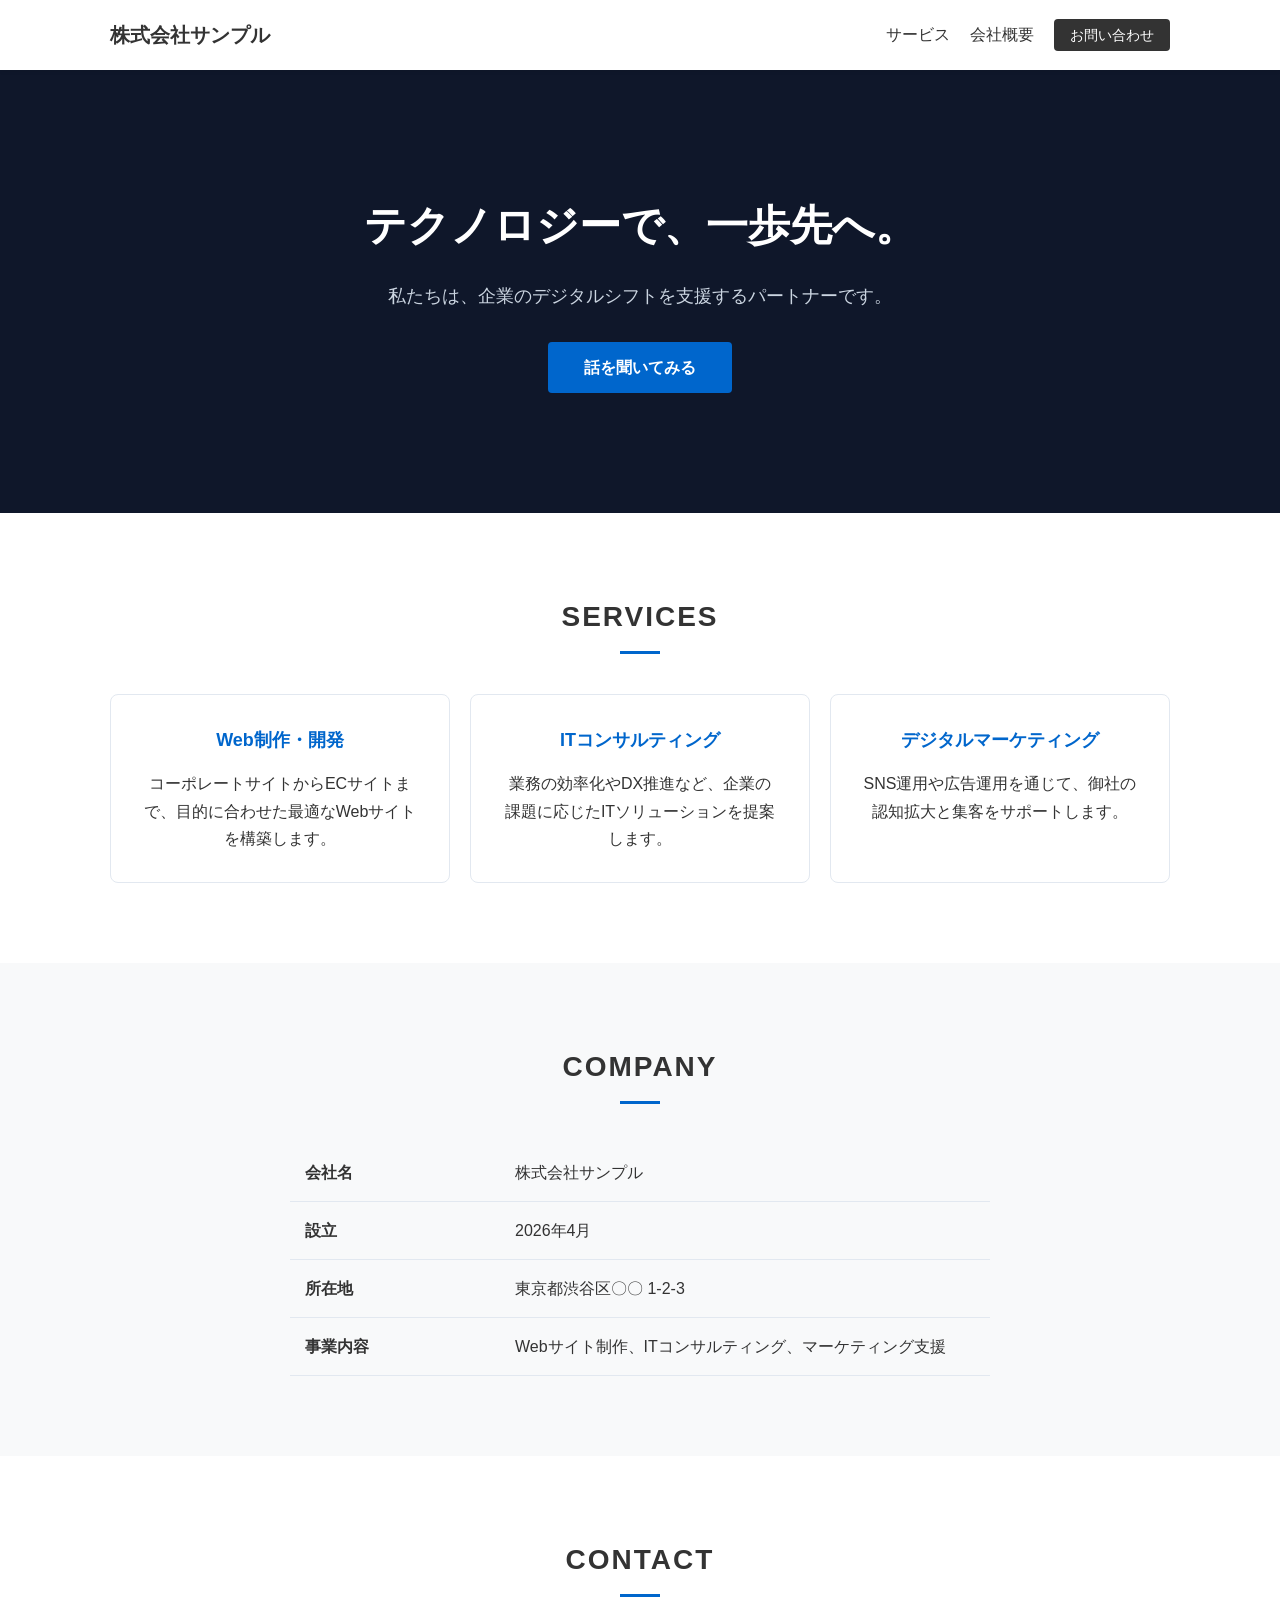
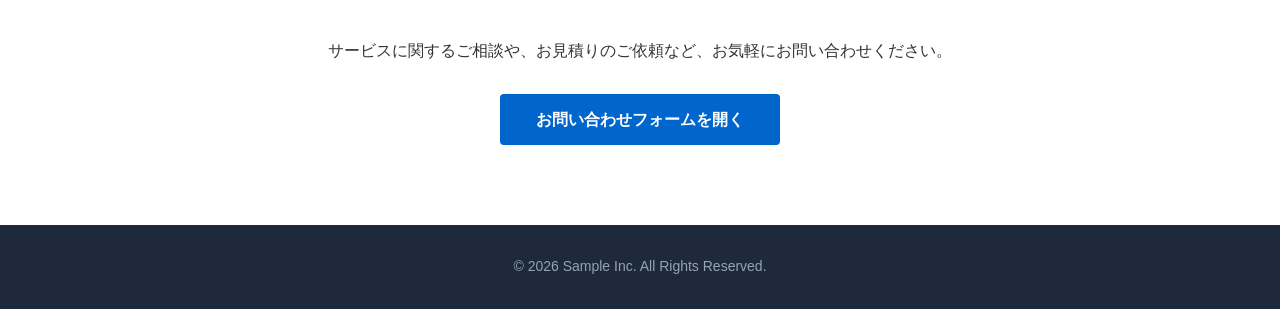
==== index.html @ 7f7b852a "Add files via upload" ====
<!DOCTYPE html>
<html lang="ja">
<head>
    <meta charset="UTF-8">
    <meta name="viewport" content="width=device-width, initial-scale=1.0">
    <title>株式会社サンプル | テスト公開ページ</title>
    <link rel="stylesheet" href="style.css">
</head>
<body>

    <header>
        <div class="container header-container">
            <h1 class="logo">株式会社サンプル</h1>
            <nav>
                <ul>
                    <li><a href="#services">サービス</a></li>
                    <li><a href="#about">会社概要</a></li>
                    <li><a href="#contact" class="btn-nav">お問い合わせ</a></li>
                </ul>
            </nav>
        </div>
    </header>

    <section class="hero">
        <div class="container hero-content">
            <h2>テクノロジーで、一歩先へ。</h2>
            <p>私たちは、企業のデジタルシフトを支援するパートナーです。</p>
            <a href="#contact" class="btn-main">話を聞いてみる</a>
        </div>
    </section>

    <section id="services" class="section">
        <div class="container">
            <h3 class="section-title">SERVICES</h3>
            <div class="services-grid">
                <div class="service-card">
                    <h4>Web制作・開発</h4>
                    <p>コーポレートサイトからECサイトまで、目的に合わせた最適なWebサイトを構築します。</p>
                </div>
                <div class="service-card">
                    <h4>ITコンサルティング</h4>
                    <p>業務の効率化やDX推進など、企業の課題に応じたITソリューションを提案します。</p>
                </div>
                <div class="service-card">
                    <h4>デジタルマーケティング</h4>
                    <p>SNS運用や広告運用を通じて、御社の認知拡大と集客をサポートします。</p>
                </div>
            </div>
        </div>
    </section>

    <section id="about" class="section section-bg">
        <div class="container">
            <h3 class="section-title">COMPANY</h3>
            <table class="company-table">
                <tr>
                    <th>会社名</th>
                    <td>株式会社サンプル</td>
                </tr>
                <tr>
                    <th>設立</th>
                    <td>2026年4月</td>
                </tr>
                <tr>
                    <th>所在地</th>
                    <td>東京都渋谷区〇〇 1-2-3</td>
                </tr>
                <tr>
                    <th>事業内容</th>
                    <td>Webサイト制作、ITコンサルティング、マーケティング支援</td>
                </tr>
            </table>
        </div>
    </section>

    <section id="contact" class="section">
        <div class="container contact-container">
            <h3 class="section-title">CONTACT</h3>
            <p>サービスに関するご相談や、お見積りのご依頼など、お気軽にお問い合わせください。</p>
            <a href="https://docs.google.com/forms/" target="_blank" class="btn-main">お問い合わせフォームを開く</a>
        </div>
    </section>

    <footer>
        <div class="container">
            <p>&copy; 2026 Sample Inc. All Rights Reserved.</p>
        </div>
    </footer>

</body>
</html>
---- style.css ----
/* 基本設定 */
* {
    margin: 0;
    padding: 0;
    box-sizing: border-box;
}

body {
    font-family: "Helvetica Neue", Arial, "Hiragino Kaku Gothic ProN", "Hiragino Sans", Meiryo, sans-serif;
    color: #333;
    line-height: 1.7;
    background-color: #fff;
}

a {
    text-decoration: none;
    color: inherit;
}

ul {
    list-style: none;
}

.container {
    width: 100%;
    max-width: 1100px;
    margin: 0 auto;
    padding: 0 20px;
}

.section {
    padding: 80px 0;
}

.section-bg {
    background-color: #f8f9fa;
}

.section-title {
    text-align: center;
    font-size: 28px;
    letter-spacing: 2px;
    margin-bottom: 40px;
    position: relative;
}

.section-title::after {
    content: '';
    display: block;
    width: 40px;
    height: 3px;
    background-color: #0066cc;
    margin: 10px auto 0;
}

/* ボタン共通 */
.btn-main {
    display: inline-block;
    background-color: #0066cc;
    color: #fff;
    padding: 12px 36px;
    border-radius: 4px;
    font-weight: bold;
    transition: background-color 0.3s;
}

.btn-main:hover {
    background-color: #004499;
}

/* ヘッダー */
header {
    background-color: #fff;
    box-shadow: 0 2px 4px rgba(0,0,0,0.05);
    position: sticky;
    top: 0;
    z-index: 100;
}

.header-container {
    display: flex;
    justify-content: space-between;
    align-items: center;
    height: 70px;
}

.logo {
    font-size: 20px;
    font-weight: bold;
}

nav ul {
    display: flex;
    align-items: center;
}

nav ul li {
    margin-left: 20px;
}

nav ul li a:not(.btn-nav):hover {
    color: #0066cc;
}

.btn-nav {
    background-color: #333;
    color: #fff;
    padding: 8px 16px;
    border-radius: 4px;
    font-size: 14px;
}

/* メインビジュアル */
.hero {
    background-color: #0f172a;
    color: #fff;
    padding: 120px 0;
    text-align: center;
}

.hero-content h2 {
    font-size: 42px;
    margin-bottom: 20px;
}

.hero-content p {
    font-size: 18px;
    color: #cbd5e1;
    margin-bottom: 30px;
}

/* サービス紹介 */
.services-grid {
    display: flex;
    gap: 20px;
}

.service-card {
    flex: 1;
    background-color: #fff;
    border: 1px solid #e2e8f0;
    padding: 30px;
    border-radius: 8px;
    text-align: center;
}

.service-card h4 {
    font-size: 18px;
    margin-bottom: 15px;
    color: #0066cc;
}

/* 会社概要 */
.company-table {
    width: 100%;
    max-width: 700px;
    margin: 0 auto;
    border-collapse: collapse;
}

.company-table th, .company-table td {
    padding: 15px;
    border-bottom: 1px solid #e2e8f0;
    text-align: left;
}

.company-table th {
    width: 30%;
    font-weight: bold;
}

/* お問い合わせ */
.contact-container {
    text-align: center;
}

.contact-container p {
    margin-bottom: 30px;
}

/* フッター */
footer {
    background-color: #1e293b;
    color: #94a3b8;
    text-align: center;
    padding: 30px 0;
    font-size: 14px;
}

/* スマホ対応（レスポンシブ） */
@media (max-width: 768px) {
    .header-container {
        flex-direction: column;
        height: auto;
        padding: 15px;
    }
    nav {
        margin-top: 10px;
    }
    .hero-content h2 {
        font-size: 30px;
    }
    .services-grid {
        flex-direction: column;
    }
    .company-table th, .company-table td {
        display: block;
        width: 100%;
    }
    .company-table th {
        border-bottom: none;
        padding-bottom: 5px;
        color: #0066cc;
    }
}
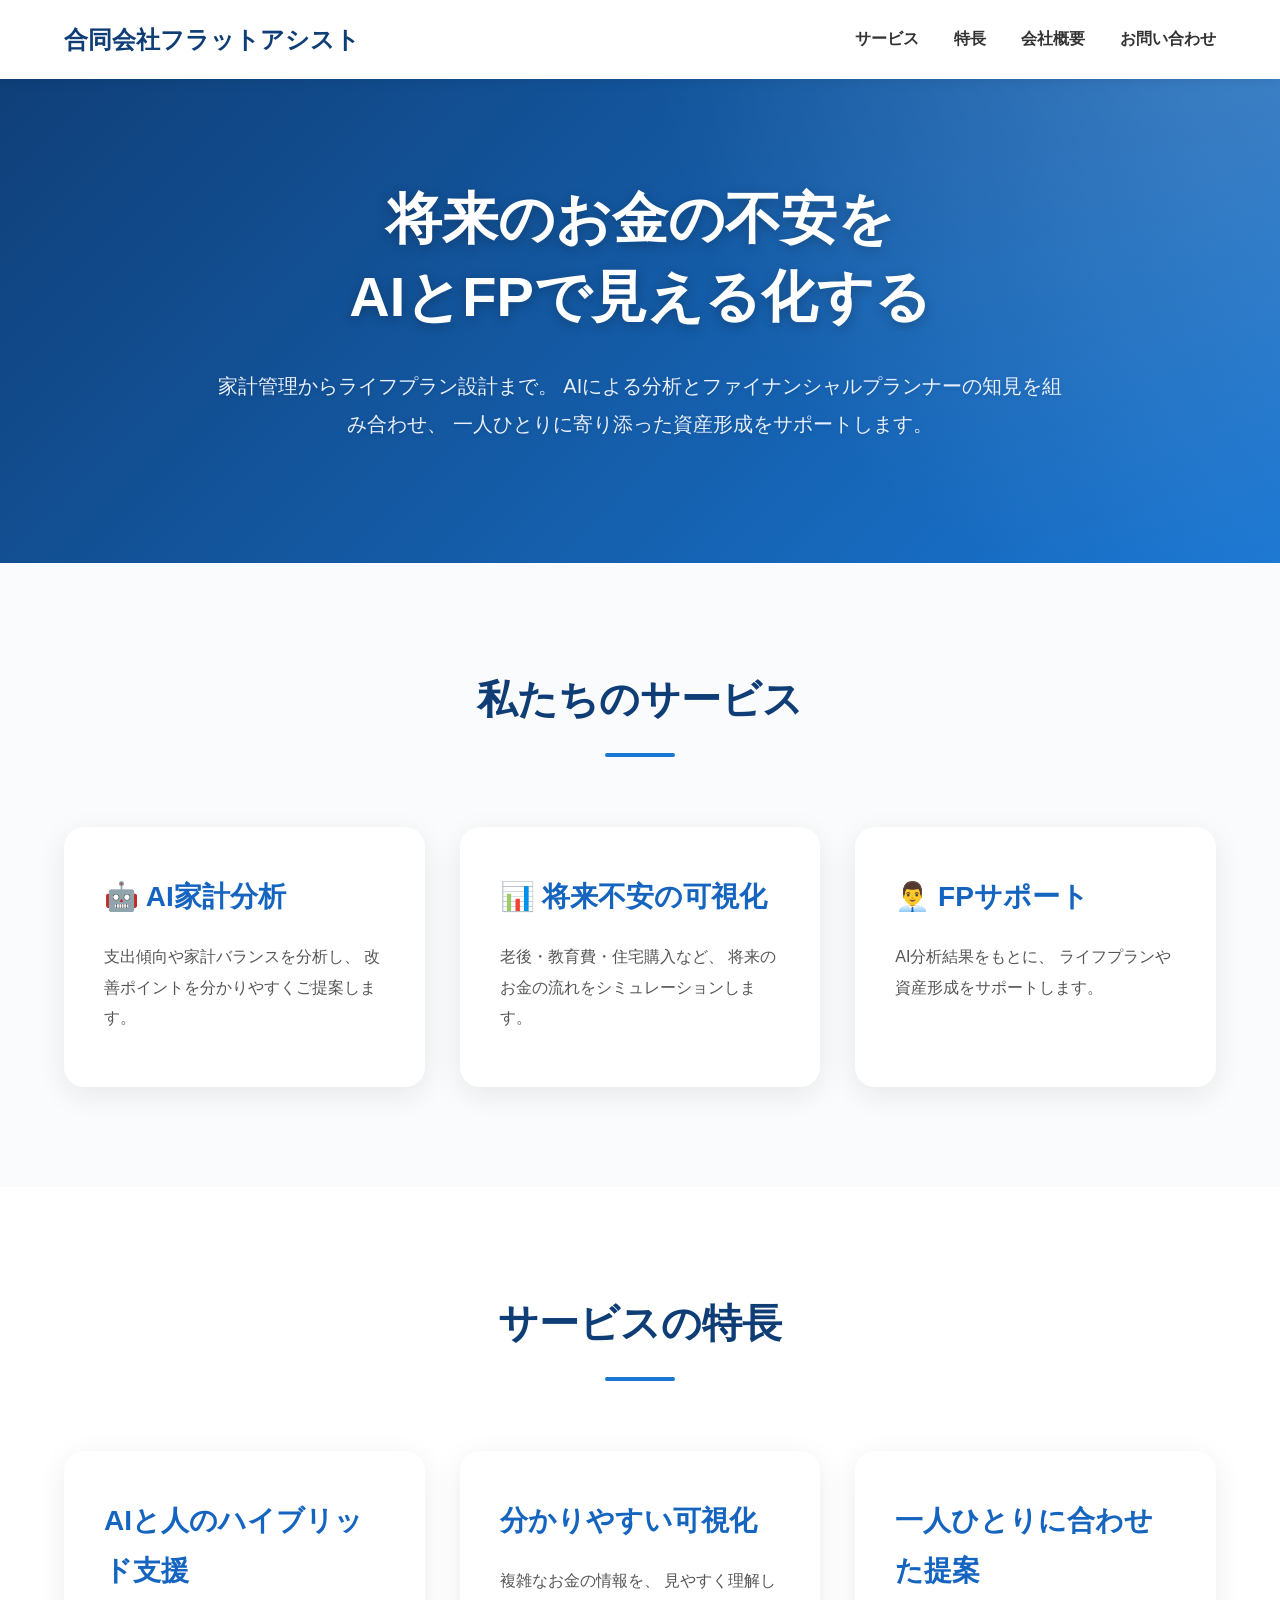
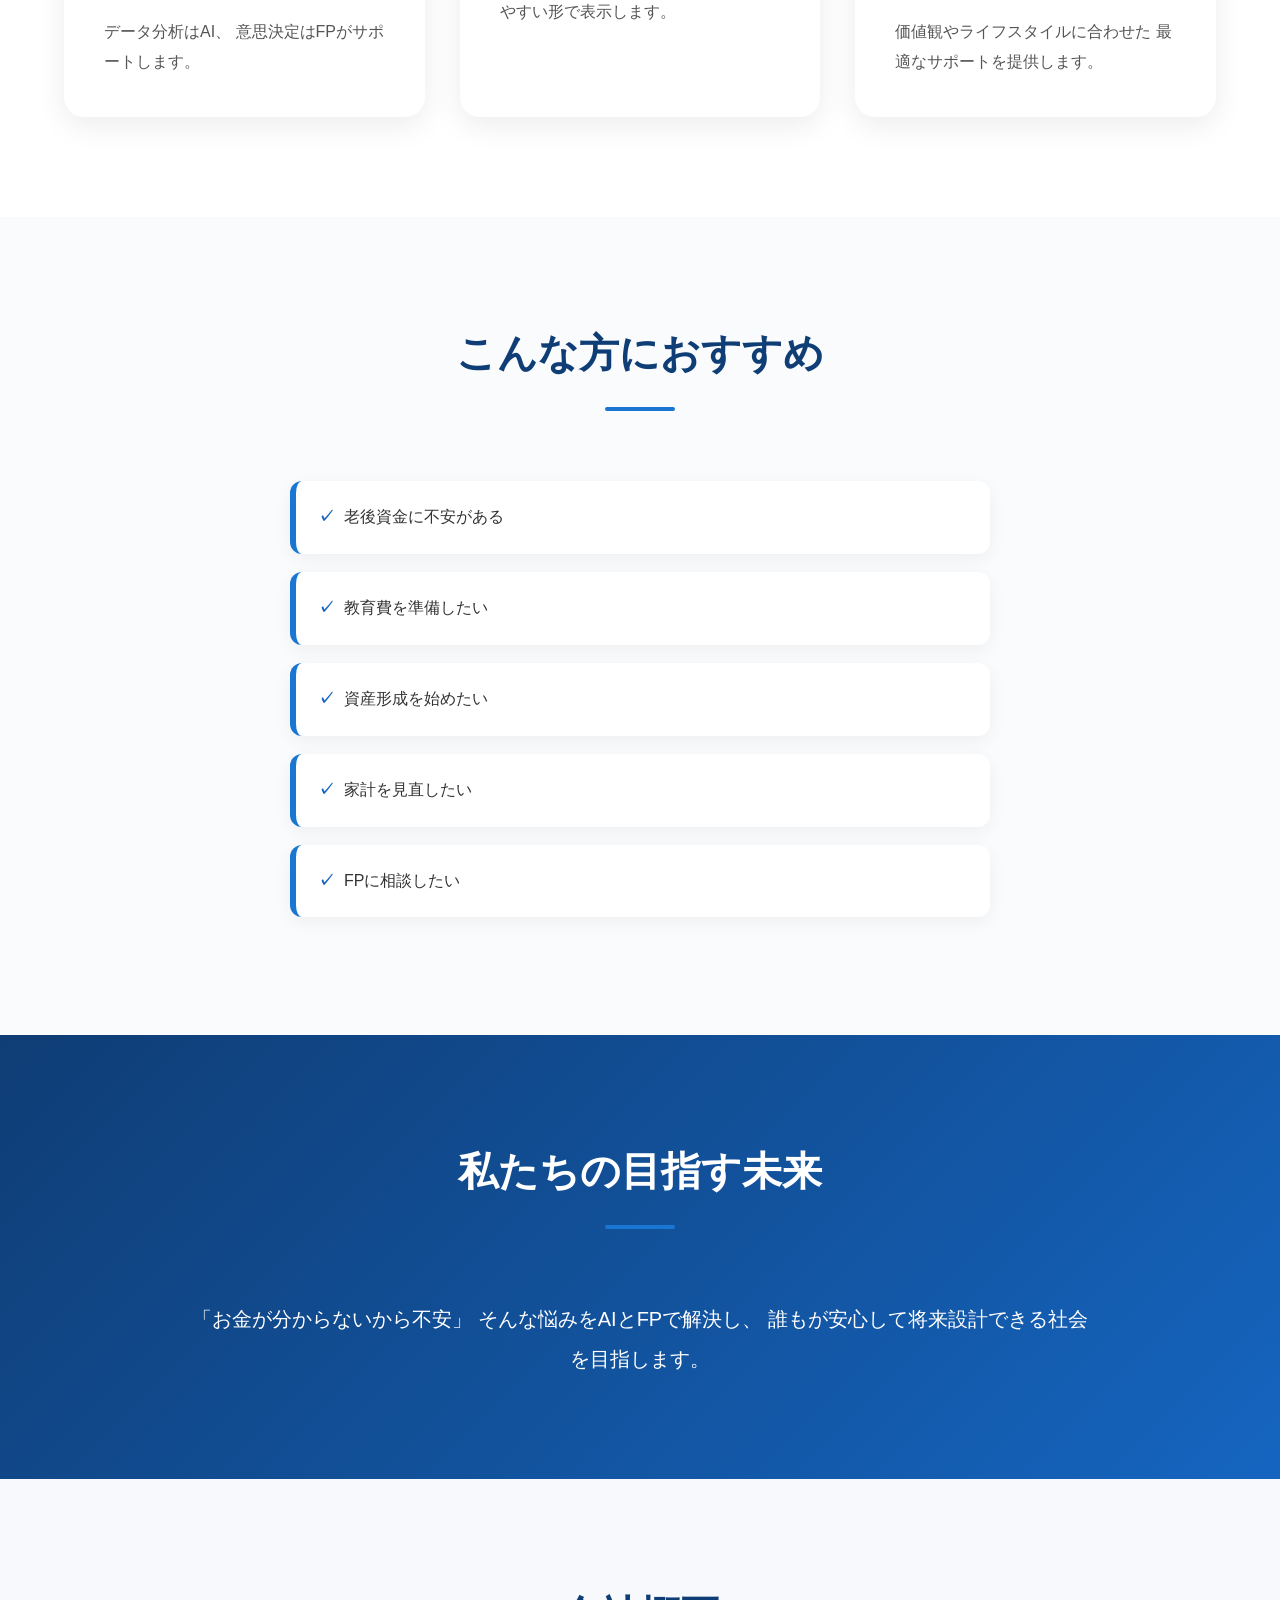
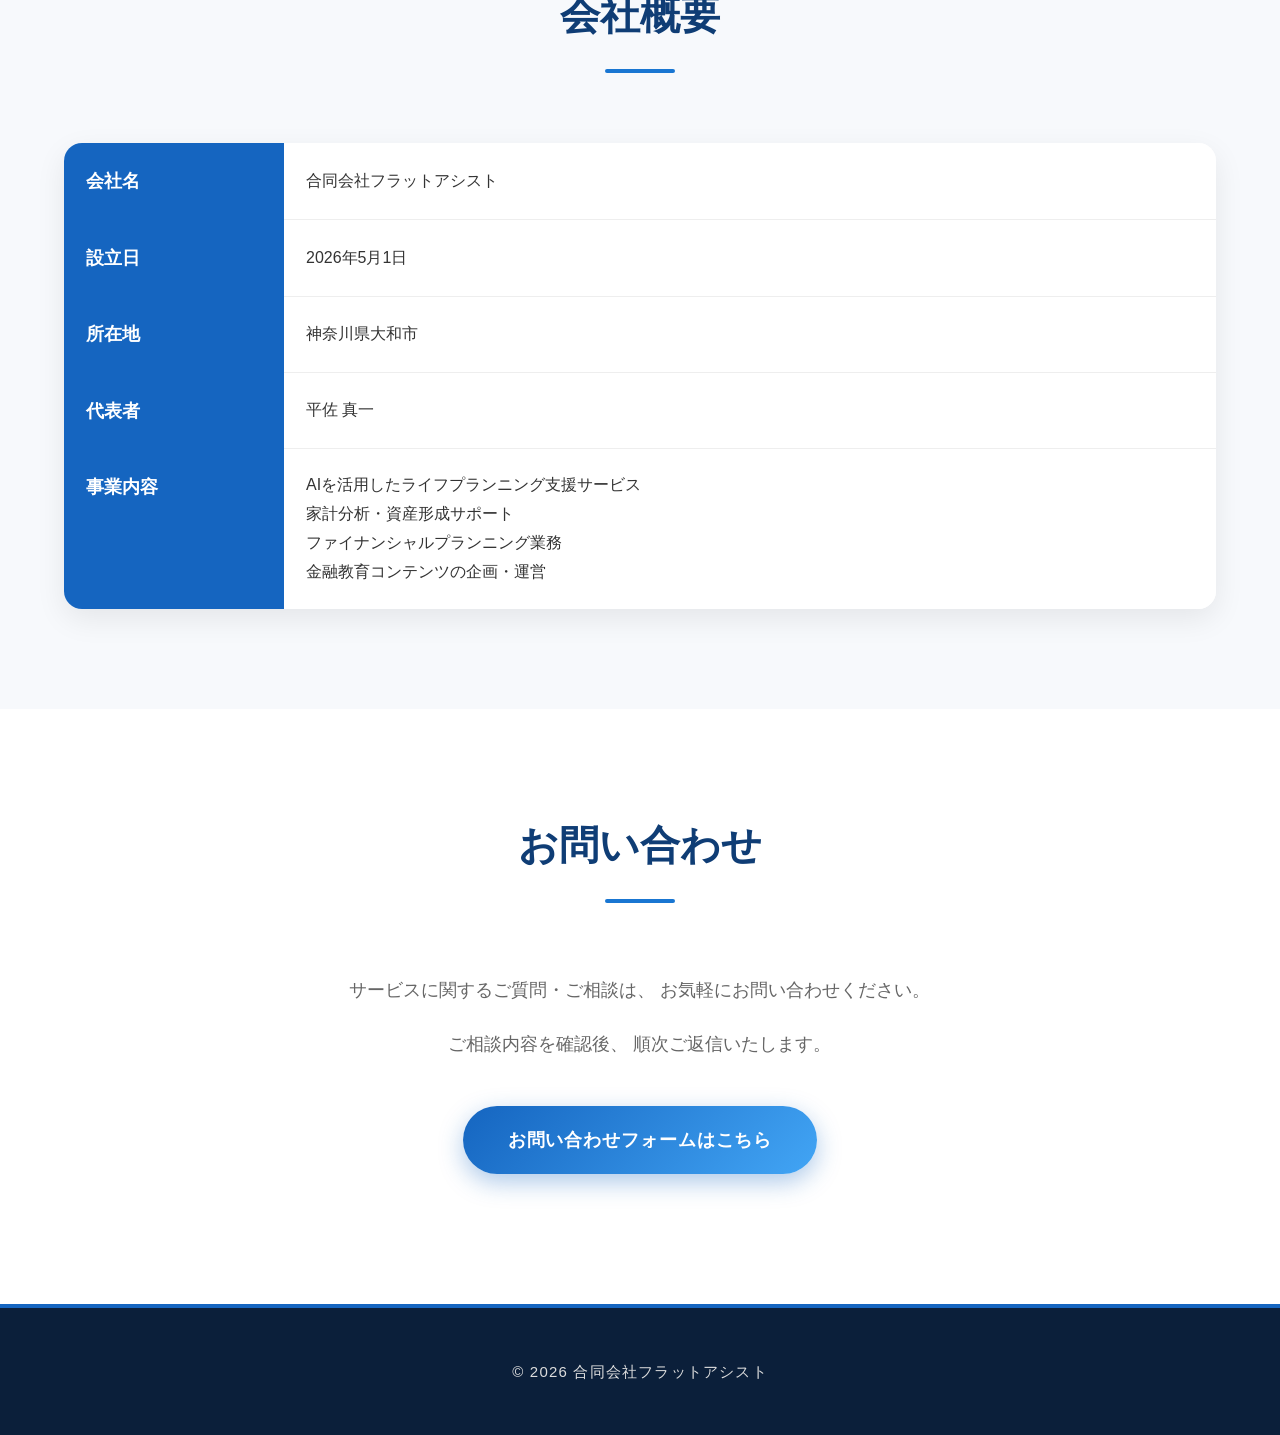
==== commit 425af835: "Add files via upload" ====
--- a/index.html
+++ b/index.html
@@ -1,91 +1,375 @@
 <!DOCTYPE html>
 <html lang="ja">
 <head>
-    <meta charset="UTF-8">
-    <meta name="viewport" content="width=device-width, initial-scale=1.0">
-    <title>株式会社サンプル | テスト公開ページ</title>
-    <link rel="stylesheet" href="style.css">
+
+<meta charset="UTF-8">
+<meta name="viewport" content="width=device-width, initial-scale=1.0">
+
+<title>合同会社フラットアシスト</title>
+
+<meta name="description" content="AIとファイナンシャルプランナーが将来のお金の不安を見える化します。">
+
+<meta name="robots" content="noindex,nofollow,noarchive">
+<meta name="googlebot" content="noindex,nofollow,noarchive">
+
+<link rel="stylesheet" href="style.css">
+
 </head>
+
 <body>
 
-    <header>
-        <div class="container header-container">
-            <h1 class="logo">株式会社サンプル</h1>
-            <nav>
-                <ul>
-                    <li><a href="#services">サービス</a></li>
-                    <li><a href="#about">会社概要</a></li>
-                    <li><a href="#contact" class="btn-nav">お問い合わせ</a></li>
-                </ul>
-            </nav>
-        </div>
-    </header>
-
-    <section class="hero">
-        <div class="container hero-content">
-            <h2>テクノロジーで、一歩先へ。</h2>
-            <p>私たちは、企業のデジタルシフトを支援するパートナーです。</p>
-            <a href="#contact" class="btn-main">話を聞いてみる</a>
-        </div>
-    </section>
-
-    <section id="services" class="section">
-        <div class="container">
-            <h3 class="section-title">SERVICES</h3>
-            <div class="services-grid">
-                <div class="service-card">
-                    <h4>Web制作・開発</h4>
-                    <p>コーポレートサイトからECサイトまで、目的に合わせた最適なWebサイトを構築します。</p>
-                </div>
-                <div class="service-card">
-                    <h4>ITコンサルティング</h4>
-                    <p>業務の効率化やDX推進など、企業の課題に応じたITソリューションを提案します。</p>
-                </div>
-                <div class="service-card">
-                    <h4>デジタルマーケティング</h4>
-                    <p>SNS運用や広告運用を通じて、御社の認知拡大と集客をサポートします。</p>
-                </div>
-            </div>
-        </div>
-    </section>
-
-    <section id="about" class="section section-bg">
-        <div class="container">
-            <h3 class="section-title">COMPANY</h3>
-            <table class="company-table">
-                <tr>
-                    <th>会社名</th>
-                    <td>株式会社サンプル</td>
-                </tr>
-                <tr>
-                    <th>設立</th>
-                    <td>2026年4月</td>
-                </tr>
-                <tr>
-                    <th>所在地</th>
-                    <td>東京都渋谷区〇〇 1-2-3</td>
-                </tr>
-                <tr>
-                    <th>事業内容</th>
-                    <td>Webサイト制作、ITコンサルティング、マーケティング支援</td>
-                </tr>
-            </table>
-        </div>
-    </section>
-
-    <section id="contact" class="section">
-        <div class="container contact-container">
-            <h3 class="section-title">CONTACT</h3>
-            <p>サービスに関するご相談や、お見積りのご依頼など、お気軽にお問い合わせください。</p>
-            <a href="https://docs.google.com/forms/" target="_blank" class="btn-main">お問い合わせフォームを開く</a>
-        </div>
-    </section>
-
-    <footer>
-        <div class="container">
-            <p>&copy; 2026 Sample Inc. All Rights Reserved.</p>
-        </div>
-    </footer>
+<header>
+
+<div class="container">
+
+<div class="logo">
+合同会社フラットアシスト
+</div>
+
+<nav>
+
+<a href="#service">サービス</a>
+
+<a href="#feature">特長</a>
+
+<a href="#company">会社概要</a>
+
+<a href="#contact">お問い合わせ</a>
+
+</nav>
+
+</div>
+
+</header>
+
+<section class="hero">
+
+<div class="container">
+
+<h1>
+
+将来のお金の不安を<br>
+
+AIとFPで見える化する
+
+</h1>
+
+<p>
+
+家計管理からライフプラン設計まで。
+
+AIによる分析とファイナンシャルプランナーの知見を組み合わせ、
+
+一人ひとりに寄り添った資産形成をサポートします。
+
+</p>
+
+</div>
+
+</section>
+
+<section id="service">
+
+<div class="container">
+
+<h2>
+
+私たちのサービス
+
+</h2>
+
+<div class="cards">
+
+<div class="card">
+
+<h3>🤖 AI家計分析</h3>
+
+<p>
+
+支出傾向や家計バランスを分析し、
+
+改善ポイントを分かりやすくご提案します。
+
+</p>
+
+</div>
+
+<div class="card">
+
+<h3>📊 将来不安の可視化</h3>
+
+<p>
+
+老後・教育費・住宅購入など、
+
+将来のお金の流れをシミュレーションします。
+
+</p>
+
+</div>
+
+<div class="card">
+
+<h3>👨‍💼 FPサポート</h3>
+
+<p>
+
+AI分析結果をもとに、
+
+ライフプランや資産形成をサポートします。
+
+</p>
+
+</div>
+
+</div>
+
+</div>
+
+</section>
+
+<section id="feature">
+
+<div class="container">
+
+<h2>
+
+サービスの特長
+
+</h2>
+
+<div class="cards">
+
+<div class="card">
+
+<h3>
+
+AIと人のハイブリッド支援
+
+</h3>
+
+<p>
+
+データ分析はAI、
+
+意思決定はFPがサポートします。
+
+</p>
+
+</div>
+
+<div class="card">
+
+<h3>
+
+分かりやすい可視化
+
+</h3>
+
+<p>
+
+複雑なお金の情報を、
+
+見やすく理解しやすい形で表示します。
+
+</p>
+
+</div>
+
+<div class="card">
+
+<h3>
+
+一人ひとりに合わせた提案
+
+</h3>
+
+<p>
+
+価値観やライフスタイルに合わせた
+
+最適なサポートを提供します。
+
+</p>
+
+</div>
+
+</div>
+
+</div>
+
+</section>
+
+<section>
+
+<div class="container">
+
+<h2>
+
+こんな方におすすめ
+
+</h2>
+
+<ul class="recommend">
+
+<li>老後資金に不安がある</li>
+
+<li>教育費を準備したい</li>
+
+<li>資産形成を始めたい</li>
+
+<li>家計を見直したい</li>
+
+<li>FPに相談したい</li>
+
+</ul>
+
+</div>
+
+</section>
+
+<section class="vision">
+
+<div class="container">
+
+<h2>
+
+私たちの目指す未来
+
+</h2>
+
+<p>
+
+「お金が分からないから不安」
+
+そんな悩みをAIとFPで解決し、
+
+誰もが安心して将来設計できる社会を目指します。
+
+</p>
+
+</div>
+
+</section>
+
+<section id="company">
+
+<div class="container">
+
+<h2>
+
+会社概要
+
+</h2>
+
+<table>
+
+<tr>
+
+<th>会社名</th>
+
+<td>合同会社フラットアシスト</td>
+
+</tr>
+
+<tr>
+
+<th>設立日</th>
+
+<td>2026年5月1日</td>
+
+</tr>
+
+<tr>
+
+<th>所在地</th>
+
+<td>神奈川県大和市</td>
+
+</tr>
+
+<tr>
+
+<th>代表者</th>
+
+<td>平佐 真一</td>
+
+</tr>
+
+<tr>
+
+<th>事業内容</th>
+
+<td>
+
+AIを活用したライフプランニング支援サービス<br>
+
+家計分析・資産形成サポート<br>
+
+ファイナンシャルプランニング業務<br>
+
+金融教育コンテンツの企画・運営
+
+</td>
+
+</tr>
+
+</table>
+
+</div>
+
+</section>
+
+<section id="contact">
+
+<div class="container">
+
+<h2>
+
+お問い合わせ
+
+</h2>
+
+<p>
+
+サービスに関するご質問・ご相談は、
+
+お気軽にお問い合わせください。
+
+</p>
+
+<p>
+
+ご相談内容を確認後、
+
+順次ご返信いたします。
+
+</p>
+
+<a class="button"
+
+href="https://docs.google.com/forms/d/e/1FAIpQLSeuzNLISssVLIn3XFqS3ti3Nsq6YUWpDZ2SLGhvXzAfGFrGUg/viewform?usp=publish-editor"
+
+target="_blank">
+
+お問い合わせフォームはこちら
+
+</a>
+
+</div>
+
+</section>
+
+<footer>
+
+<div class="container">
+
+© 2026 合同会社フラットアシスト
+
+</div>
+
+</footer>
 
 </body>
+
 </html>
--- a/style.css
+++ b/style.css
@@ -1,215 +1,1030 @@
-/* 基本設定 */
-* {
-    margin: 0;
-    padding: 0;
-    box-sizing: border-box;
-}
-
-body {
-    font-family: "Helvetica Neue", Arial, "Hiragino Kaku Gothic ProN", "Hiragino Sans", Meiryo, sans-serif;
-    color: #333;
-    line-height: 1.7;
-    background-color: #fff;
-}
-
-a {
-    text-decoration: none;
-    color: inherit;
-}
-
-ul {
-    list-style: none;
-}
-
-.container {
-    width: 100%;
-    max-width: 1100px;
-    margin: 0 auto;
-    padding: 0 20px;
-}
-
-.section {
-    padding: 80px 0;
-}
-
-.section-bg {
-    background-color: #f8f9fa;
-}
-
-.section-title {
-    text-align: center;
-    font-size: 28px;
-    letter-spacing: 2px;
-    margin-bottom: 40px;
-    position: relative;
-}
-
-.section-title::after {
-    content: '';
-    display: block;
-    width: 40px;
-    height: 3px;
-    background-color: #0066cc;
-    margin: 10px auto 0;
-}
-
-/* ボタン共通 */
-.btn-main {
-    display: inline-block;
-    background-color: #0066cc;
-    color: #fff;
-    padding: 12px 36px;
-    border-radius: 4px;
-    font-weight: bold;
-    transition: background-color 0.3s;
-}
-
-.btn-main:hover {
-    background-color: #004499;
-}
-
-/* ヘッダー */
-header {
-    background-color: #fff;
-    box-shadow: 0 2px 4px rgba(0,0,0,0.05);
-    position: sticky;
-    top: 0;
-    z-index: 100;
-}
-
-.header-container {
-    display: flex;
-    justify-content: space-between;
-    align-items: center;
-    height: 70px;
-}
-
-.logo {
-    font-size: 20px;
-    font-weight: bold;
-}
-
-nav ul {
-    display: flex;
-    align-items: center;
-}
-
-nav ul li {
-    margin-left: 20px;
-}
-
-nav ul li a:not(.btn-nav):hover {
-    color: #0066cc;
-}
-
-.btn-nav {
-    background-color: #333;
-    color: #fff;
-    padding: 8px 16px;
-    border-radius: 4px;
-    font-size: 14px;
-}
-
-/* メインビジュアル */
-.hero {
-    background-color: #0f172a;
-    color: #fff;
-    padding: 120px 0;
-    text-align: center;
-}
-
-.hero-content h2 {
-    font-size: 42px;
-    margin-bottom: 20px;
-}
-
-.hero-content p {
-    font-size: 18px;
-    color: #cbd5e1;
-    margin-bottom: 30px;
-}
-
-/* サービス紹介 */
-.services-grid {
-    display: flex;
-    gap: 20px;
-}
-
-.service-card {
-    flex: 1;
-    background-color: #fff;
-    border: 1px solid #e2e8f0;
-    padding: 30px;
-    border-radius: 8px;
-    text-align: center;
-}
-
-.service-card h4 {
-    font-size: 18px;
-    margin-bottom: 15px;
-    color: #0066cc;
-}
-
-/* 会社概要 */
-.company-table {
-    width: 100%;
-    max-width: 700px;
-    margin: 0 auto;
-    border-collapse: collapse;
-}
-
-.company-table th, .company-table td {
-    padding: 15px;
-    border-bottom: 1px solid #e2e8f0;
-    text-align: left;
-}
-
-.company-table th {
-    width: 30%;
-    font-weight: bold;
-}
-
-/* お問い合わせ */
-.contact-container {
-    text-align: center;
-}
-
-.contact-container p {
-    margin-bottom: 30px;
-}
-
-/* フッター */
-footer {
-    background-color: #1e293b;
-    color: #94a3b8;
-    text-align: center;
-    padding: 30px 0;
-    font-size: 14px;
-}
-
-/* スマホ対応（レスポンシブ） */
-@media (max-width: 768px) {
-    .header-container {
-        flex-direction: column;
-        height: auto;
-        padding: 15px;
-    }
-    nav {
-        margin-top: 10px;
-    }
-    .hero-content h2 {
-        font-size: 30px;
-    }
-    .services-grid {
-        flex-direction: column;
-    }
-    .company-table th, .company-table td {
-        display: block;
-        width: 100%;
-    }
-    .company-table th {
-        border-bottom: none;
-        padding-bottom: 5px;
-        color: #0066cc;
-    }
+/* ===================================
+   合同会社フラットアシスト
+   style.css
+=================================== */
+
+*{
+    margin:0;
+    padding:0;
+    box-sizing:border-box;
+}
+
+html{
+    scroll-behavior:smooth;
+}
+
+body{
+    font-family:
+        "Yu Gothic",
+        "Hiragino Kaku Gothic ProN",
+        "Meiryo",
+        sans-serif;
+    font-size:16px;
+    line-height:1.8;
+    color:#333;
+    background:#ffffff;
+}
+
+/* -----------------------------
+Container
+------------------------------*/
+
+.container{
+
+    width:90%;
+    max-width:1200px;
+
+    margin:auto;
+
+}
+
+/* -----------------------------
+Header
+------------------------------*/
+
+header{
+
+    position:fixed;
+
+    top:0;
+
+    width:100%;
+
+    background:#ffffff;
+
+    box-shadow:
+    0 2px 10px rgba(0,0,0,.08);
+
+    z-index:999;
+
+}
+
+header .container{
+
+    display:flex;
+
+    justify-content:space-between;
+
+    align-items:center;
+
+    padding:18px 0;
+
+}
+
+.logo{
+
+    font-size:24px;
+
+    font-weight:bold;
+
+    color:#0F3D75;
+
+}
+
+nav{
+
+    display:flex;
+
+    gap:35px;
+
+}
+
+nav a{
+
+    text-decoration:none;
+
+    color:#333;
+
+    font-weight:600;
+
+    transition:.3s;
+
+}
+
+nav a:hover{
+
+    color:#1565C0;
+
+}
+
+/* -----------------------------
+Hero
+------------------------------*/
+
+.hero{
+
+    background:
+
+    linear-gradient(
+    135deg,
+    #0F3D75,
+    #1976D2);
+
+    color:#fff;
+
+    padding:
+
+    180px 20px
+
+    120px;
+
+    text-align:center;
+
+}
+
+.hero h1{
+
+    font-size:56px;
+
+    font-weight:700;
+
+    margin-bottom:30px;
+
+    line-height:1.4;
+
+}
+
+.hero p{
+
+    max-width:850px;
+
+    margin:auto;
+
+    font-size:20px;
+
+    color:#e8f0ff;
+
+}
+
+/* -----------------------------
+Section
+------------------------------*/
+
+section{
+
+    padding:
+
+    100px
+
+    0;
+
+}
+
+section h2{
+
+    font-size:40px;
+
+    color:#0F3D75;
+
+    text-align:center;
+
+    margin-bottom:70px;
+
+}
+
+/* -----------------------------
+Card
+------------------------------*/
+
+.cards{
+
+    display:grid;
+
+    grid-template-columns:
+
+    repeat(
+    auto-fit,
+    minmax(300px,1fr));
+
+    gap:35px;
+
+}
+
+.card{
+
+    background:#fff;
+
+    border-radius:20px;
+
+    padding:40px;
+
+    box-shadow:
+
+    0 8px 30px rgba(0,0,0,.08);
+
+    transition:.35s;
+
+}
+
+.card:hover{
+
+    transform:
+
+    translateY(-10px);
+
+    box-shadow:
+
+    0 20px 40px rgba(0,0,0,.15);
+
+}
+
+.card h3{
+
+    color:#1565C0;
+
+    margin-bottom:20px;
+
+    font-size:28px;
+
+}
+
+.card p{
+
+    color:#555;
+
+}
+
+/* -----------------------------
+Recommend
+------------------------------*/
+
+.recommend{
+
+    max-width:700px;
+
+    margin:auto;
+
+    list-style:none;
+
+}
+
+.recommend li{
+
+    background:#fff;
+
+    padding:22px;
+
+    margin-bottom:18px;
+
+    border-left:
+
+    6px solid
+
+    #1976D2;
+
+    border-radius:12px;
+
+    box-shadow:
+
+    0 5px 18px rgba(0,0,0,.05);
+
+}
+
+/* -----------------------------
+Vision
+------------------------------*/
+
+.vision{
+
+    background:
+    linear-gradient(
+    135deg,
+    #0F3D75,
+    #1565C0);
+
+    color:#fff;
+
+}
+
+.vision h2{
+
+    color:#fff;
+
+}
+
+.vision p{
+
+    max-width:900px;
+
+    margin:auto;
+
+    text-align:center;
+
+    font-size:20px;
+
+    line-height:2;
+
+}
+
+/* -----------------------------
+Company
+------------------------------*/
+
+#company{
+
+    background:#f7f9fc;
+
+}
+
+table{
+
+    width:100%;
+
+    border-collapse:collapse;
+
+    background:#fff;
+
+    border-radius:16px;
+
+    overflow:hidden;
+
+    box-shadow:
+    0 10px 30px rgba(0,0,0,.08);
+
+}
+
+th{
+
+    width:220px;
+
+    background:#1565C0;
+
+    color:#fff;
+
+    text-align:left;
+
+    padding:22px;
+
+    font-size:18px;
+
+}
+
+td{
+
+    padding:22px;
+
+    border-bottom:
+    1px solid #eee;
+
+    line-height:1.8;
+
+}
+
+tr:last-child td{
+
+    border-bottom:none;
+
+}
+
+/* -----------------------------
+Contact
+------------------------------*/
+
+#contact{
+
+    background:#ffffff;
+
+    text-align:center;
+
+}
+
+#contact p{
+
+    margin-bottom:20px;
+
+    color:#666;
+
+    font-size:18px;
+
+}
+
+.button{
+
+    display:inline-block;
+
+    margin-top:25px;
+
+    padding:
+
+    18px 45px;
+
+    background:
+
+    linear-gradient(
+    135deg,
+    #1565C0,
+    #42A5F5);
+
+    color:#fff;
+
+    font-size:18px;
+
+    font-weight:bold;
+
+    text-decoration:none;
+
+    border-radius:50px;
+
+    transition:.3s;
+
+    box-shadow:
+
+    0 8px 25px rgba(21,101,192,.35);
+
+}
+
+.button:hover{
+
+    transform:
+
+    translateY(-5px);
+
+    box-shadow:
+
+    0 15px 35px rgba(21,101,192,.45);
+
+}
+
+/* -----------------------------
+Footer
+------------------------------*/
+
+footer{
+
+    background:#0B1F3A;
+
+    color:#ddd;
+
+    text-align:center;
+
+    padding:50px 20px;
+
+    font-size:15px;
+
+}
+
+footer a{
+
+    color:#fff;
+
+    text-decoration:none;
+
+}
+
+footer a:hover{
+
+    text-decoration:underline;
+
+}
+
+/* -----------------------------
+Utility
+------------------------------*/
+
+.text-center{
+
+    text-align:center;
+
+}
+
+.mt-30{
+
+    margin-top:30px;
+
+}
+
+.mb-30{
+
+    margin-bottom:30px;
+
+}
+
+.pt-50{
+
+    padding-top:50px;
+
+}
+
+.pb-50{
+
+    padding-bottom:50px;
+
+}
+
+/* -----------------------------
+Responsive
+------------------------------*/
+
+@media (max-width:992px){
+
+.hero h1{
+
+    font-size:42px;
+
+}
+
+.hero p{
+
+    font-size:18px;
+
+}
+
+section h2{
+
+    font-size:34px;
+
+}
+
+nav{
+
+    gap:20px;
+
+}
+
+}
+
+@media (max-width:768px){
+
+header .container{
+
+    flex-direction:column;
+
+    gap:15px;
+
+}
+
+nav{
+
+    flex-wrap:wrap;
+
+    justify-content:center;
+
+}
+
+.hero{
+
+    padding:150px 20px 90px;
+
+}
+
+.hero h1{
+
+    font-size:34px;
+
+}
+
+.hero p{
+
+    font-size:16px;
+
+}
+
+.cards{
+
+    grid-template-columns:1fr;
+
+}
+
+table,
+tbody,
+tr,
+th,
+td{
+
+    display:block;
+
+    width:100%;
+
+}
+
+th{
+
+    border-bottom:none;
+
+}
+
+td{
+
+    margin-bottom:20px;
+
+}
+
+.button{
+
+    width:100%;
+
+    max-width:340px;
+
+}
+
+}
+/* ===================================
+   Premium Design
+=================================== */
+
+/* セクションが少し浮き上がる */
+section{
+
+    position:relative;
+
+    overflow:hidden;
+
+}
+
+/* 見出しの下線 */
+
+section h2::after{
+
+    content:"";
+
+    display:block;
+
+    width:70px;
+
+    height:4px;
+
+    background:#1976D2;
+
+    margin:18px auto 0;
+
+    border-radius:20px;
+
+}
+
+/* Hero */
+
+.hero{
+
+    position:relative;
+
+}
+
+.hero::before{
+
+    content:"";
+
+    position:absolute;
+
+    inset:0;
+
+    background:
+    radial-gradient(circle at top right,
+    rgba(255,255,255,.18),
+    transparent 45%);
+
+}
+
+/* カード */
+
+.card{
+
+    border-top:5px solid transparent;
+
+}
+
+.card:hover{
+
+    border-top:5px solid #1976D2;
+
+}
+
+/* カードタイトル */
+
+.card h3{
+
+    display:flex;
+
+    align-items:center;
+
+    gap:12px;
+
+}
+
+/* ボタン */
+
+.button{
+
+    position:relative;
+
+    overflow:hidden;
+
+}
+
+.button::before{
+
+    content:"";
+
+    position:absolute;
+
+    top:0;
+
+    left:-120%;
+
+    width:100%;
+
+    height:100%;
+
+    background:
+
+    linear-gradient(
+
+    90deg,
+
+    transparent,
+
+    rgba(255,255,255,.35),
+
+    transparent
+
+    );
+
+    transition:.8s;
+
+}
+
+.button:hover::before{
+
+    left:120%;
+
+}
+
+/* テーブル */
+
+table{
+
+    transition:.3s;
+
+}
+
+table:hover{
+
+    box-shadow:
+
+    0 20px 40px rgba(0,0,0,.12);
+
+}
+
+/* リスト */
+
+.recommend li{
+
+    transition:.3s;
+
+}
+
+.recommend li:hover{
+
+    transform:translateX(8px);
+
+}
+
+/* ナビ */
+
+nav a{
+
+    position:relative;
+
+}
+
+nav a::after{
+
+    content:"";
+
+    position:absolute;
+
+    left:0;
+
+    bottom:-6px;
+
+    width:0;
+
+    height:2px;
+
+    background:#1565C0;
+
+    transition:.3s;
+
+}
+
+nav a:hover::after{
+
+    width:100%;
+
+}
+
+/* Footer */
+
+footer{
+
+    letter-spacing:.08em;
+
+}
+
+/* 画像を入れる時用 */
+
+img{
+
+    max-width:100%;
+
+    height:auto;
+
+    display:block;
+
+}
+
+/* フォーカス */
+
+a:focus{
+
+    outline:2px solid #1976D2;
+
+    outline-offset:4px;
+
+}
+
+/* スムーズ */
+
+html{
+
+    scroll-padding-top:90px;
+
+}
+/* ===================================
+   Final Polish
+=================================== */
+
+/* セクションの背景を交互に */
+section:nth-of-type(even):not(.hero):not(.vision){
+    background:#fafbfd;
+}
+
+/* 本文 */
+p{
+    line-height:1.9;
+}
+
+/* カード内の文章 */
+.card p{
+    font-size:16px;
+}
+
+/* カード高さを揃える */
+.card{
+    display:flex;
+    flex-direction:column;
+    justify-content:flex-start;
+    min-height:260px;
+}
+
+/* お問い合わせボタン */
+.button{
+    font-size:18px;
+    letter-spacing:.05em;
+}
+
+.button:active{
+    transform:scale(.98);
+}
+
+/* テーブル */
+table{
+    border-radius:18px;
+}
+
+th{
+    vertical-align:top;
+}
+
+td{
+    background:#fff;
+}
+
+/* リスト */
+.recommend li::before{
+    content:"✓";
+    color:#1565C0;
+    font-weight:bold;
+    margin-right:10px;
+}
+
+/* Hero */
+.hero h1{
+    text-shadow:
+        0 3px 12px rgba(0,0,0,.25);
+}
+
+.hero p{
+    text-shadow:
+        0 1px 5px rgba(0,0,0,.15);
+}
+
+/* セクション余白 */
+section:last-of-type{
+    padding-bottom:120px;
+}
+
+/* フッター */
+footer{
+    border-top:4px solid #1565C0;
+}
+
+/* リンク */
+a{
+    transition:all .25s ease;
+}
+
+/* 選択色 */
+::selection{
+    background:#1976D2;
+    color:#fff;
+}
+
+/* スクロールバー（Chrome系） */
+::-webkit-scrollbar{
+    width:10px;
+}
+
+::-webkit-scrollbar-track{
+    background:#eef3f9;
+}
+
+::-webkit-scrollbar-thumb{
+    background:#1976D2;
+    border-radius:20px;
+}
+
+::-webkit-scrollbar-thumb:hover{
+    background:#0F3D75;
+}
+
+/* 印刷時 */
+@media print{
+
+header,
+nav,
+.button,
+footer{
+    display:none;
+}
+
+body{
+    color:#000;
+    background:#fff;
+}
+
+section{
+    padding:30px 0;
+}
+
+}
+
+/* 大型ディスプレイ */
+@media (min-width:1400px){
+
+.container{
+    max-width:1280px;
+}
+
+.hero h1{
+    font-size:64px;
+}
+
+.hero p{
+    font-size:22px;
+}
+
+}
+
+/* 小型スマホ */
+@media (max-width:480px){
+
+.logo{
+    font-size:20px;
+}
+
+.hero{
+    padding:130px 20px 70px;
+}
+
+.hero h1{
+    font-size:28px;
+}
+
+section{
+    padding:70px 0;
+}
+
+section h2{
+    font-size:28px;
+}
+
+.card{
+    padding:28px;
+}
+
+.button{
+    padding:16px 24px;
+    font-size:16px;
+}
+
 }
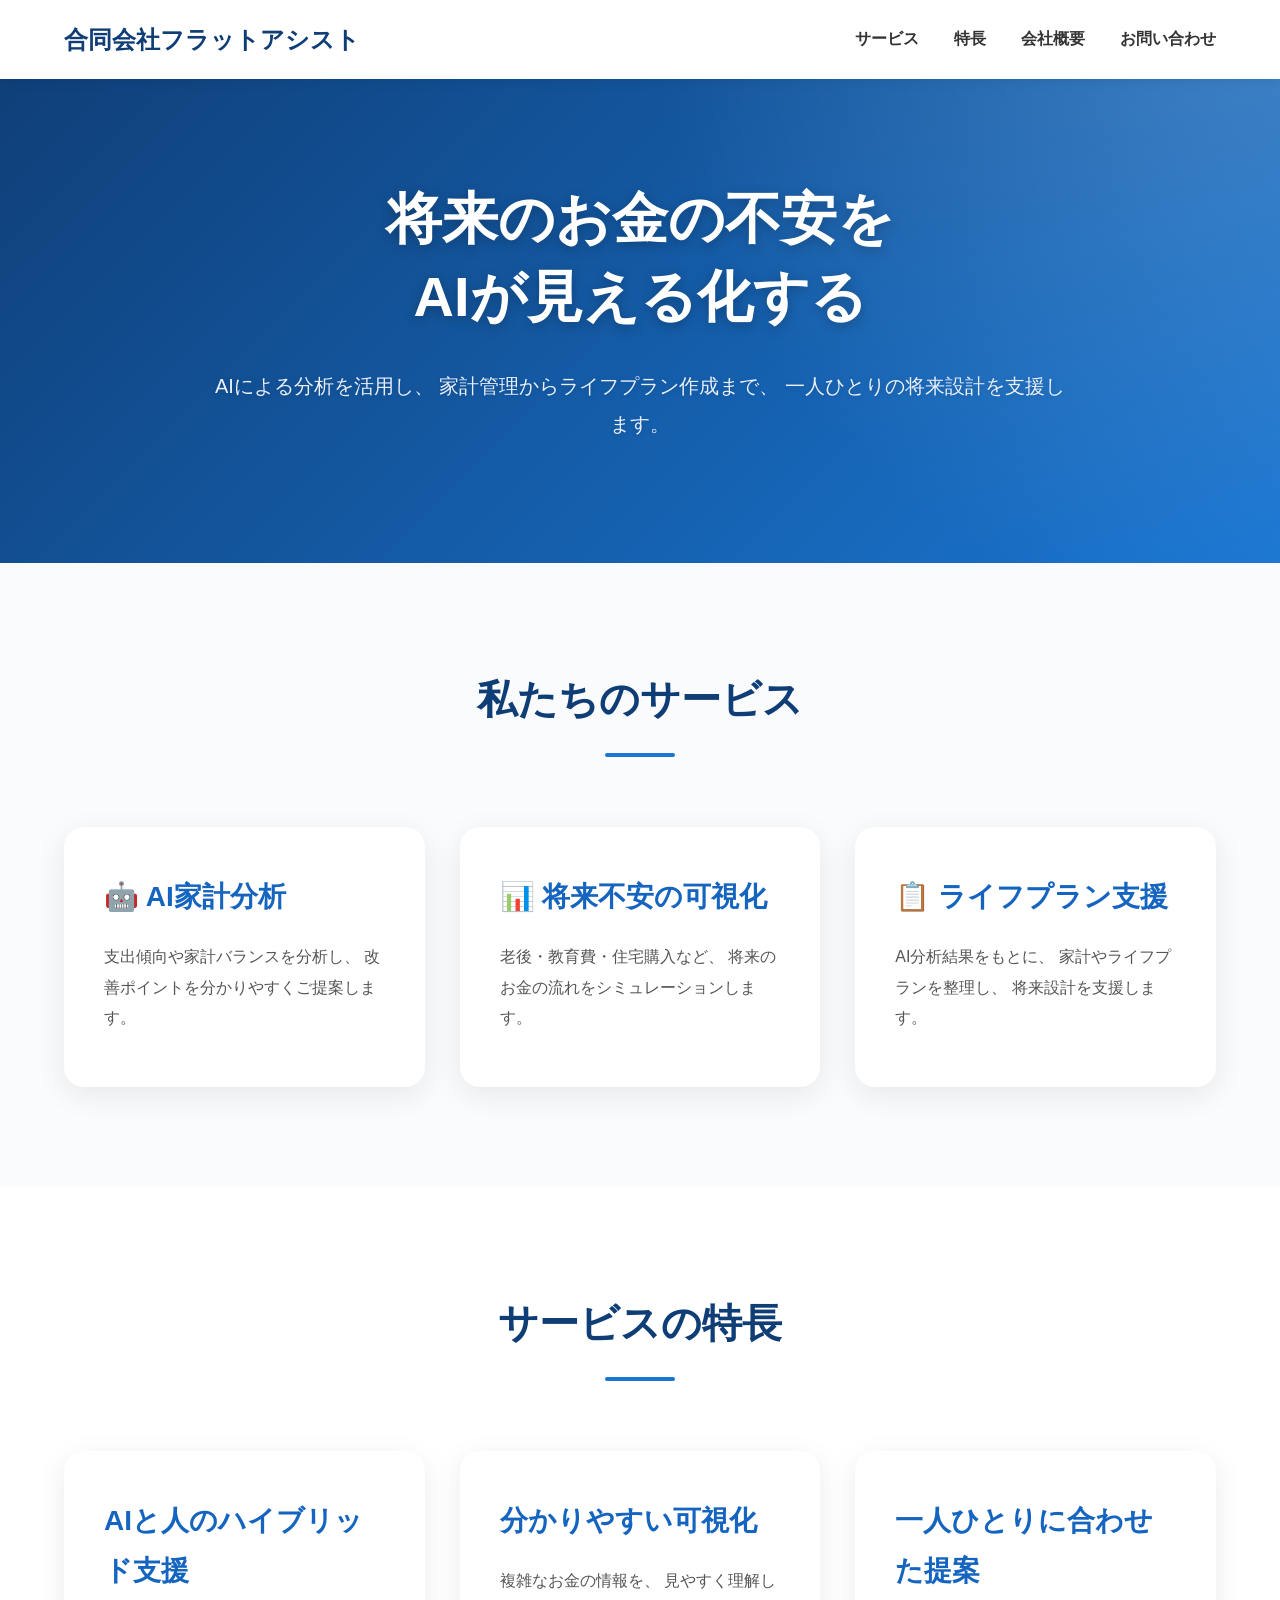
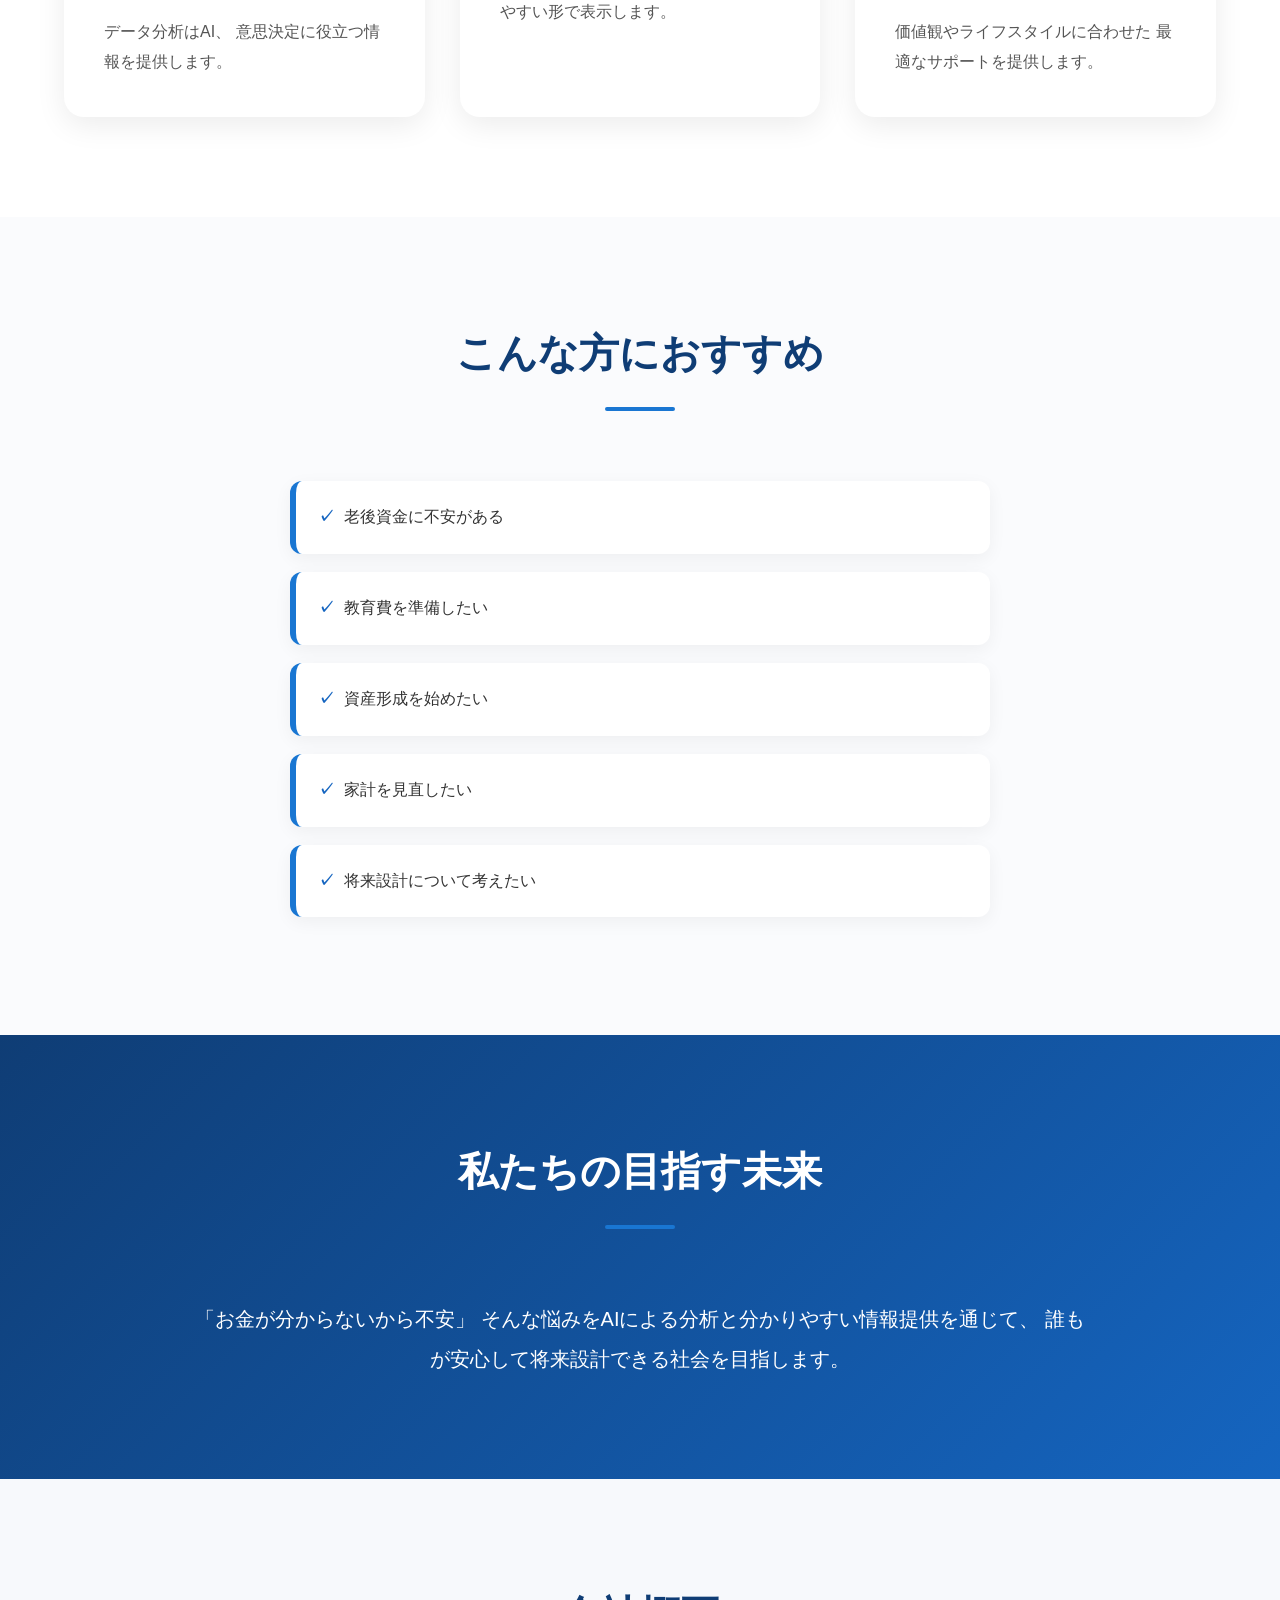
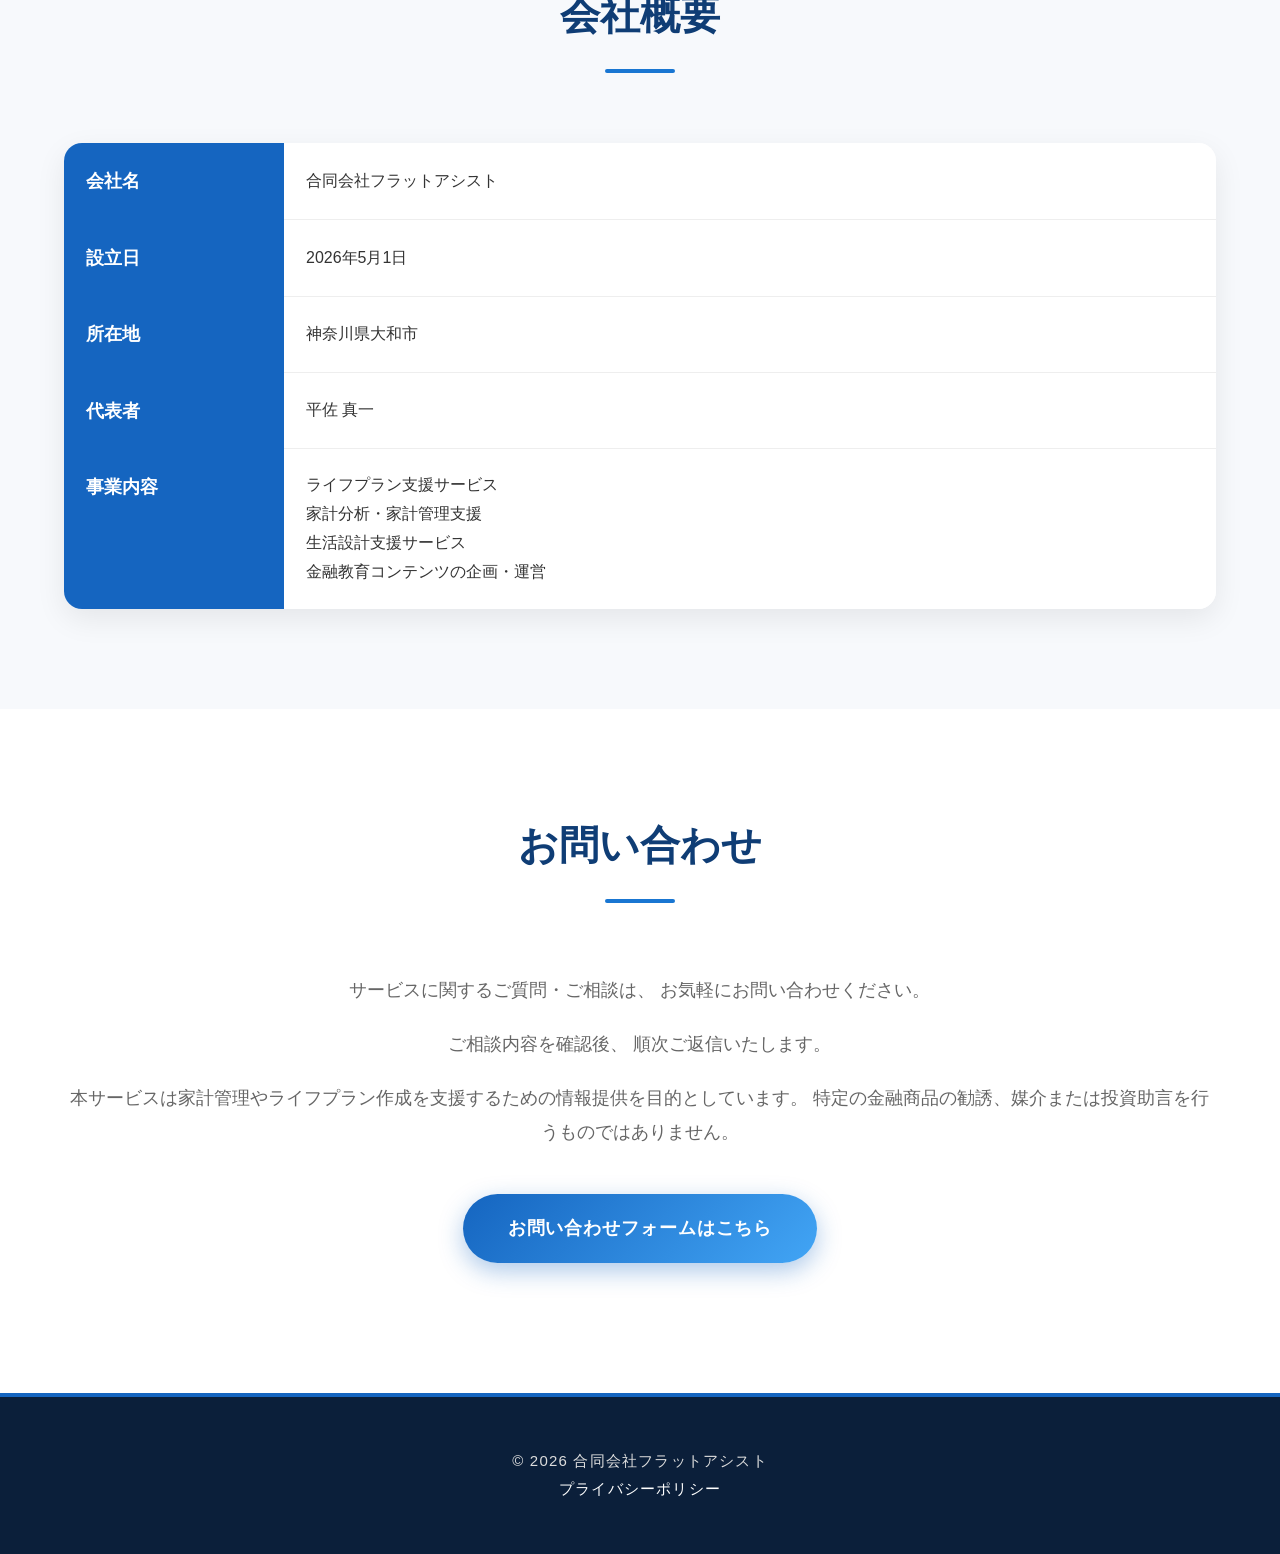
==== commit b59096b6: "Add files via upload" ====
--- a/index.html
+++ b/index.html
@@ -7,7 +7,7 @@
 
 <title>合同会社フラットアシスト</title>
 
-<meta name="description" content="AIとファイナンシャルプランナーが将来のお金の不安を見える化します。">
+<meta name="description" content="AIを活用し、家計管理やライフプランを見える化する生活設計支援サービスです。">
 
 <meta name="robots" content="noindex,nofollow,noarchive">
 <meta name="googlebot" content="noindex,nofollow,noarchive">
@@ -50,17 +50,15 @@
 
 将来のお金の不安を<br>
 
-AIとFPで見える化する
+AIが見える化する
 
 </h1>
 
 <p>
 
-家計管理からライフプラン設計まで。
-
-AIによる分析とファイナンシャルプランナーの知見を組み合わせ、
-
-一人ひとりに寄り添った資産形成をサポートします。
+AIによる分析を活用し、
+家計管理からライフプラン作成まで、
+一人ひとりの将来設計を支援します。
 
 </p>
 
@@ -110,13 +108,15 @@
 
 <div class="card">
 
-<h3>👨‍💼 FPサポート</h3>
+<h3>📋 ライフプラン支援</h3>
 
 <p>
 
 AI分析結果をもとに、
 
-ライフプランや資産形成をサポートします。
+家計やライフプランを整理し、
+
+将来設計を支援します。
 
 </p>
 
@@ -152,7 +152,7 @@
 
 データ分析はAI、
 
-意思決定はFPがサポートします。
+意思決定に役立つ情報を提供します。
 
 </p>
 
@@ -220,7 +220,7 @@
 
 <li>家計を見直したい</li>
 
-<li>FPに相談したい</li>
+<li>将来設計について考えたい</li>
 
 </ul>
 
@@ -242,7 +242,7 @@
 
 「お金が分からないから不安」
 
-そんな悩みをAIとFPで解決し、
+そんな悩みをAIによる分析と分かりやすい情報提供を通じて、
 
 誰もが安心して将来設計できる社会を目指します。
 
@@ -302,11 +302,11 @@
 
 <td>
 
-AIを活用したライフプランニング支援サービス<br>
-
-家計分析・資産形成サポート<br>
-
-ファイナンシャルプランニング業務<br>
+ライフプラン支援サービス<br>
+
+家計分析・家計管理支援<br>
+
+生活設計支援サービス<br>
 
 金融教育コンテンツの企画・運営
 
@@ -346,11 +346,20 @@
 
 </p>
 
+<p class="notice">
+
+本サービスは家計管理やライフプラン作成を支援するための情報提供を目的としています。
+
+特定の金融商品の勧誘、媒介または投資助言を行うものではありません。
+
+</p>
+
 <a class="button"
 
 href="https://docs.google.com/forms/d/e/1FAIpQLSeuzNLISssVLIn3XFqS3ti3Nsq6YUWpDZ2SLGhvXzAfGFrGUg/viewform?usp=publish-editor"
 
-target="_blank">
+target="_blank"
+rel="noopener noreferrer">
 
 お問い合わせフォームはこちら
 
@@ -364,7 +373,11 @@
 
 <div class="container">
 
-© 2026 合同会社フラットアシスト
+<p>© 2026 合同会社フラットアシスト</p>
+
+<p>
+<a href="privacy.html">プライバシーポリシー</a>
+</p>
 
 </div>
 
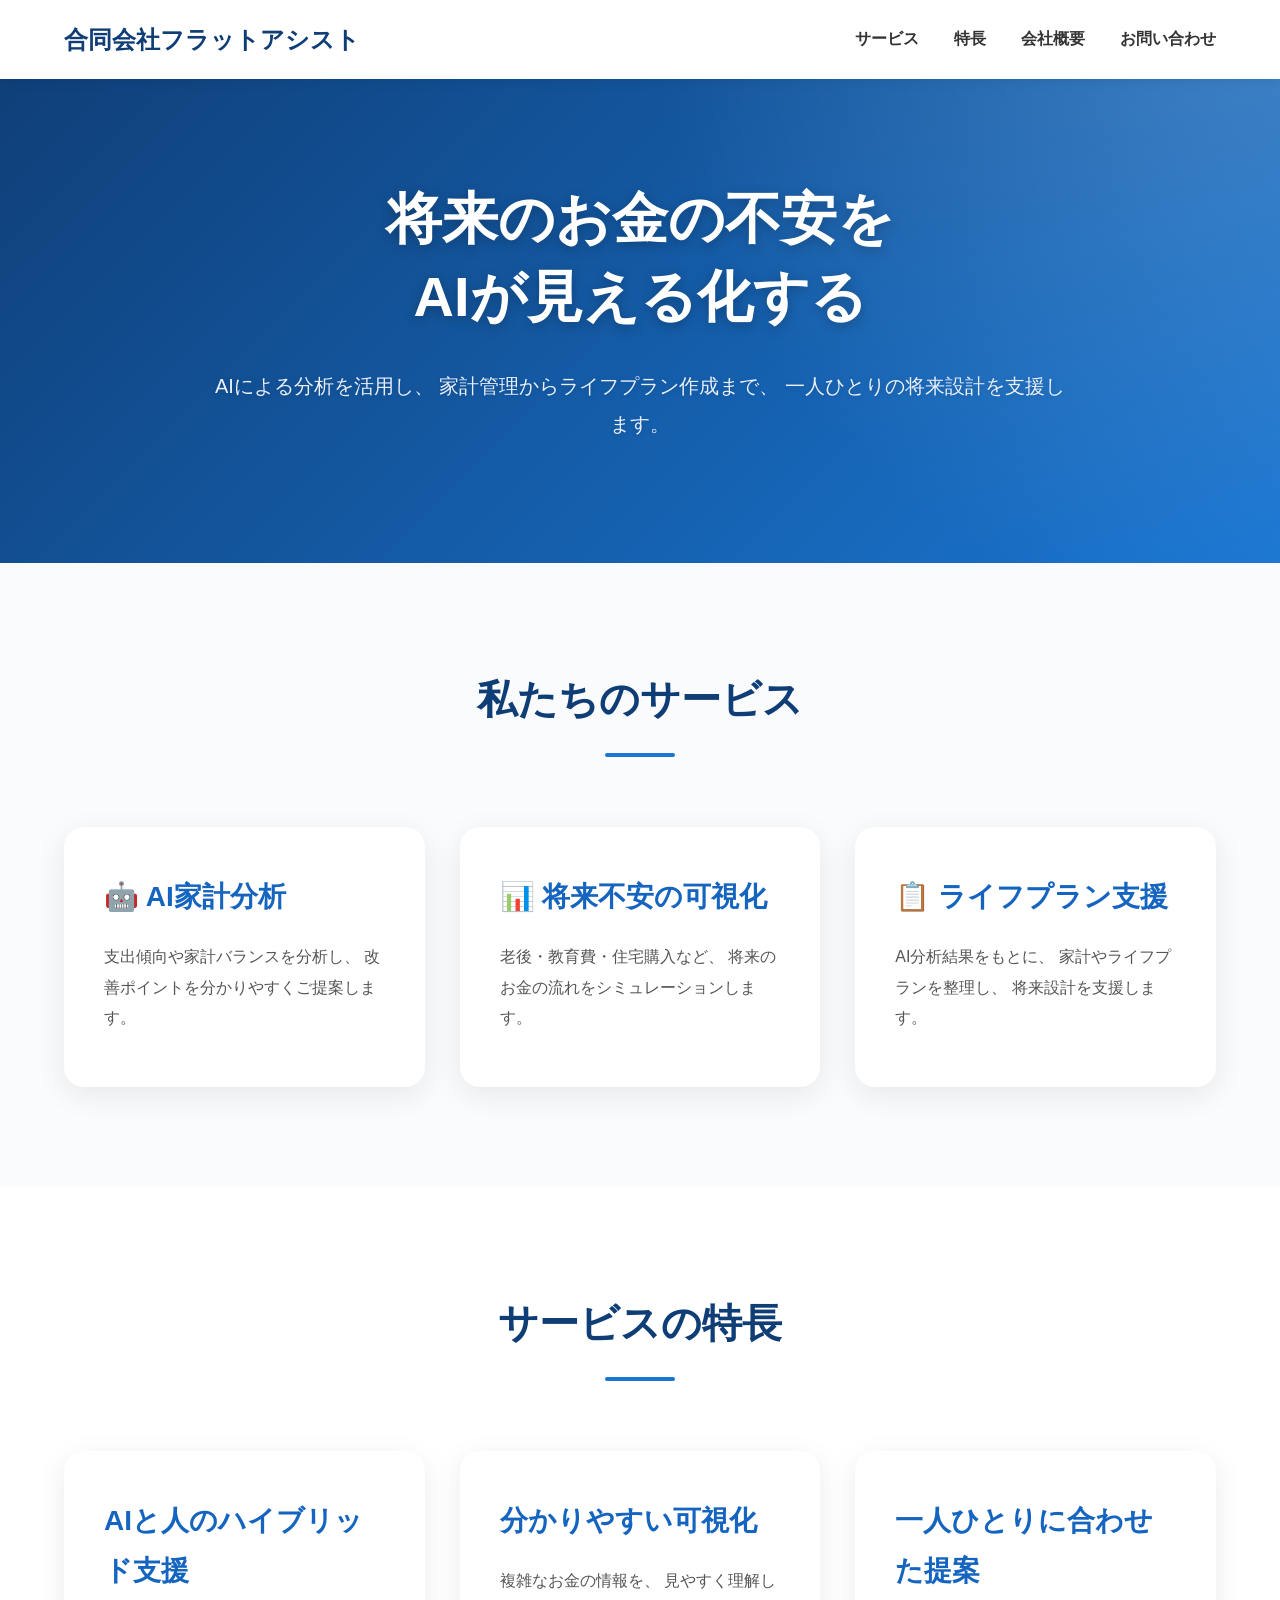
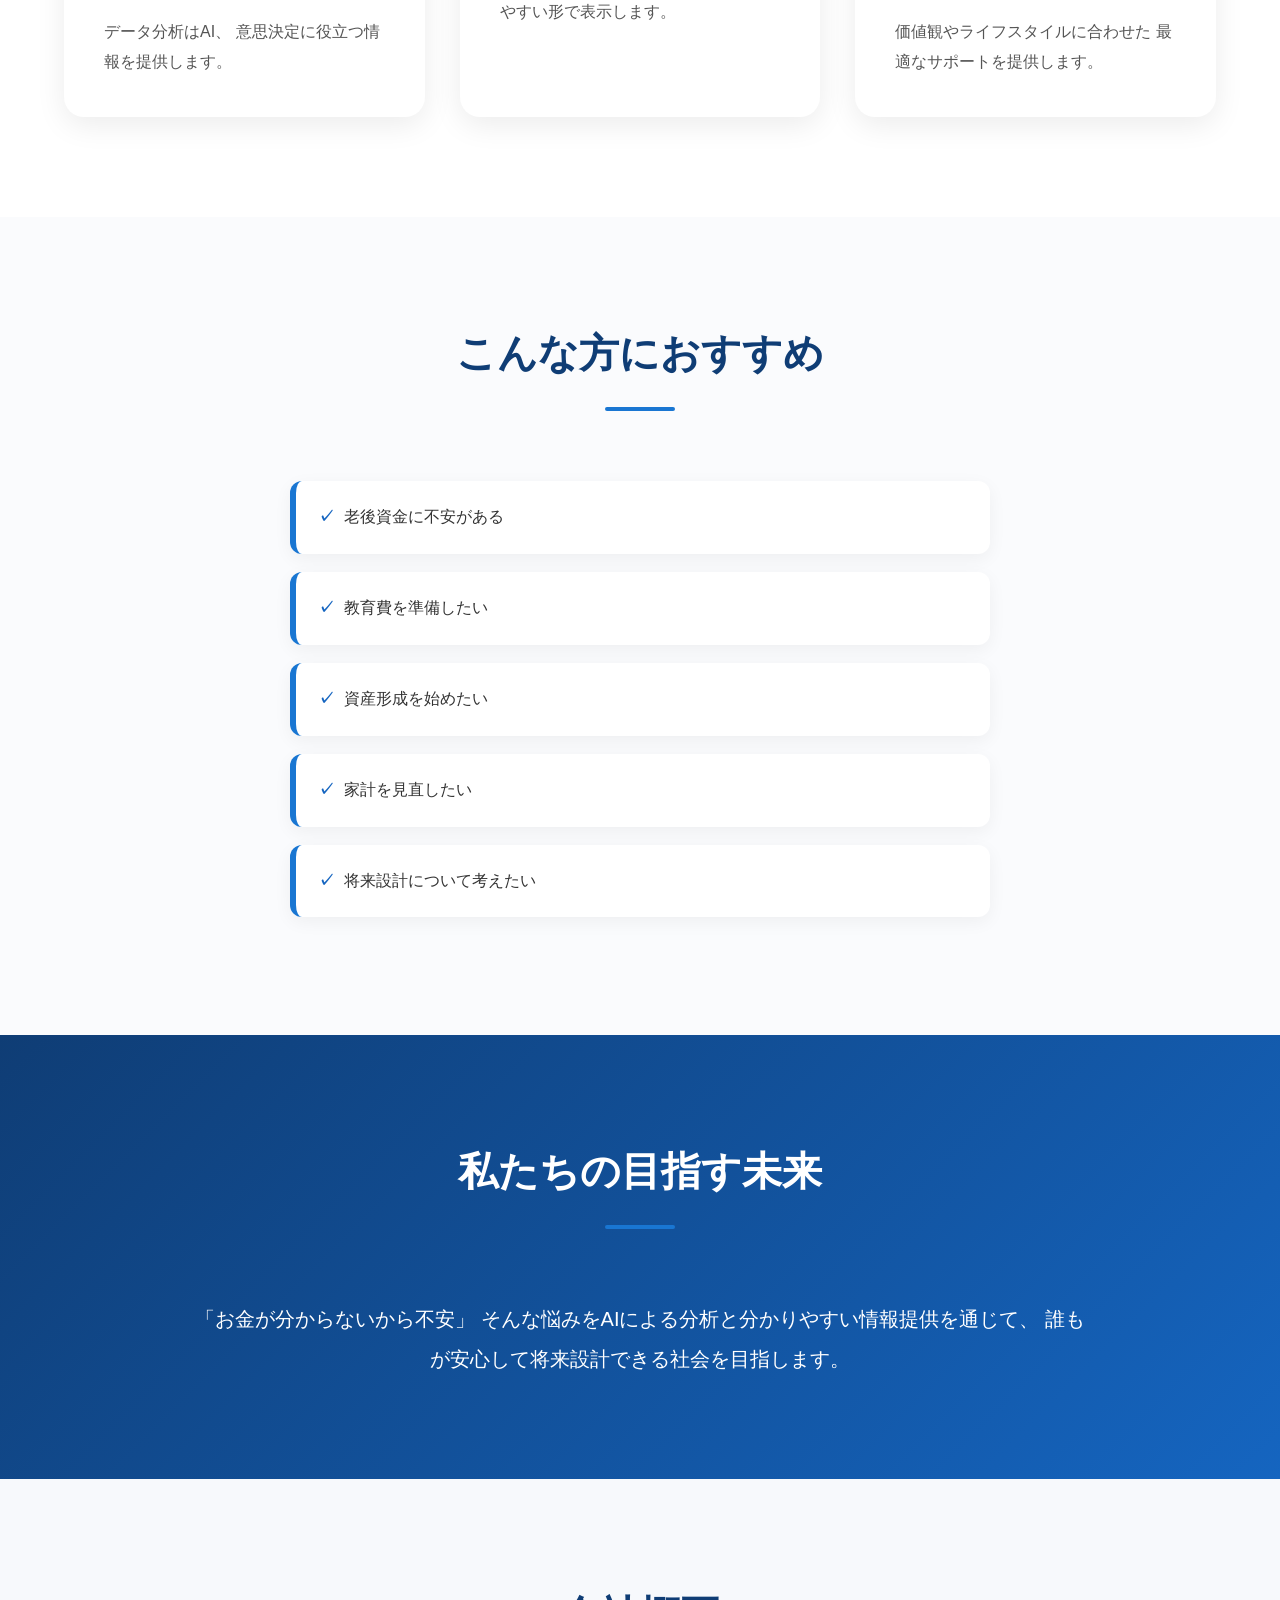
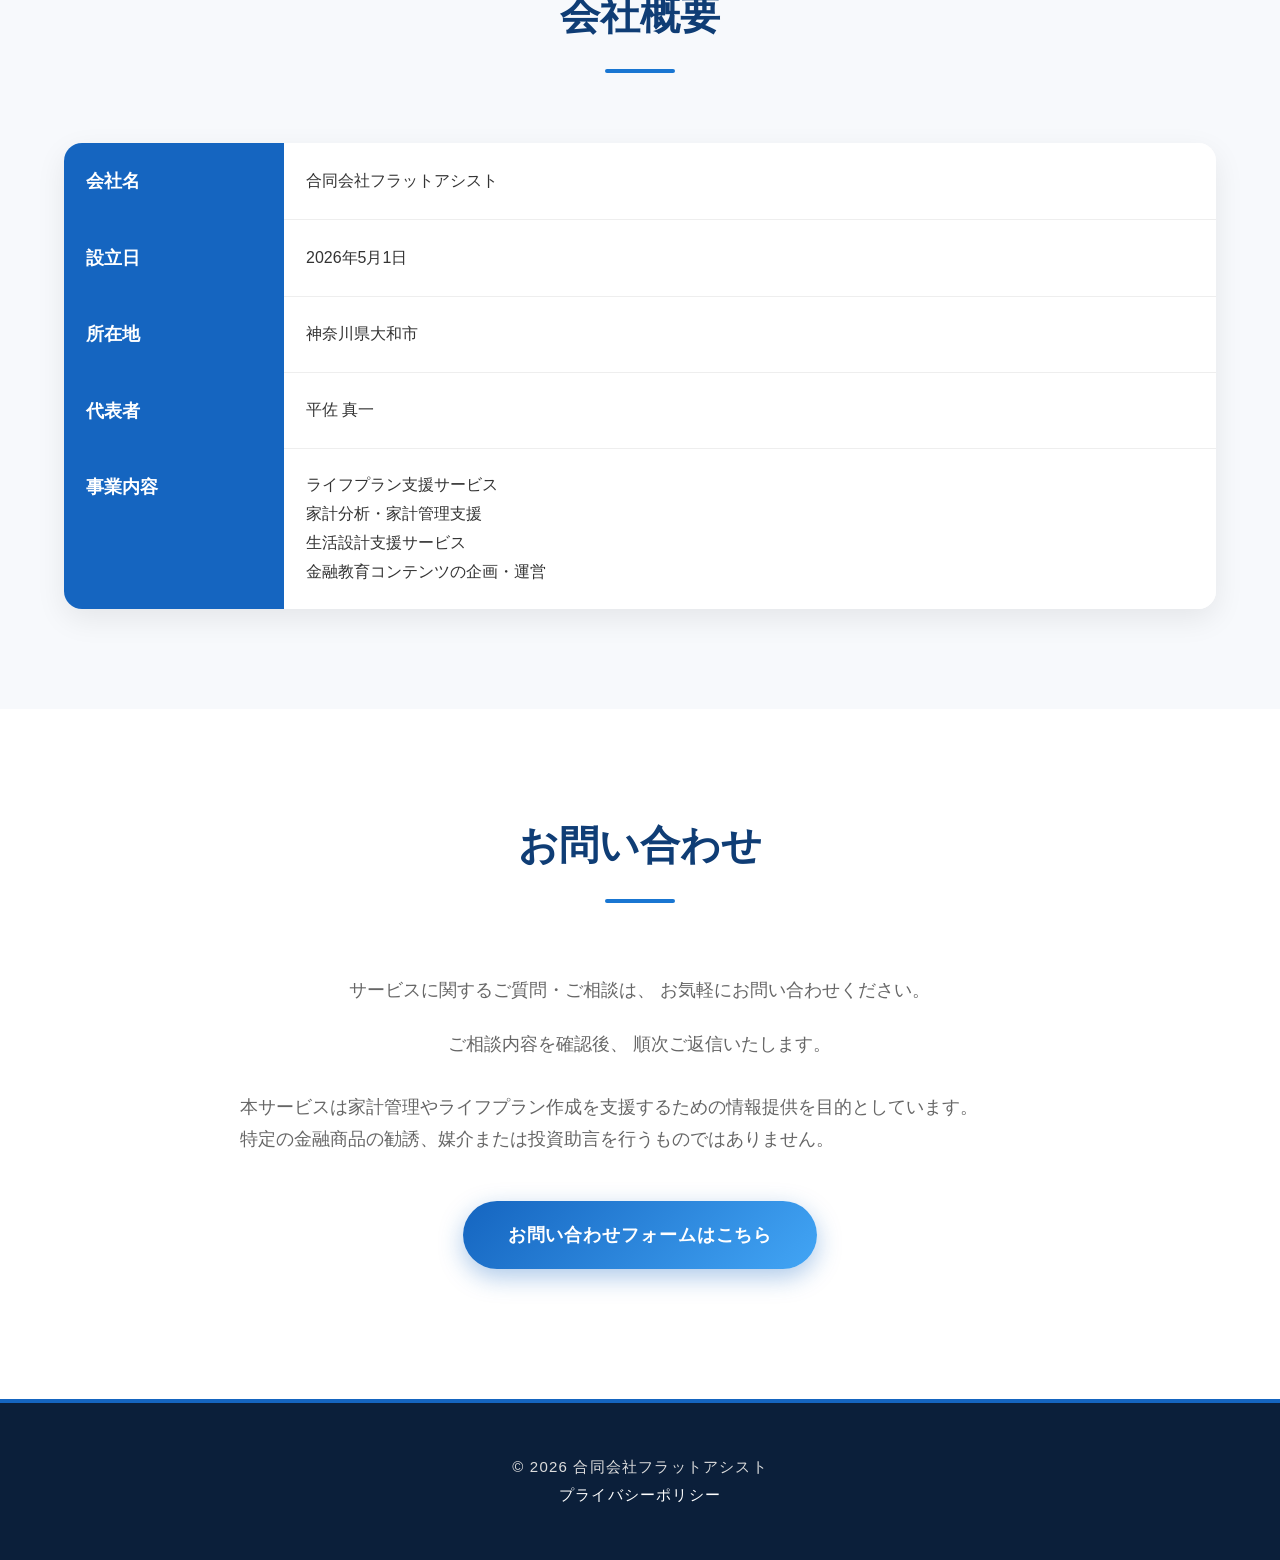
==== commit 2731056f: "Add files via upload" ====
--- a/index.html
+++ b/index.html
@@ -348,7 +348,7 @@
 
 <p class="notice">
 
-本サービスは家計管理やライフプラン作成を支援するための情報提供を目的としています。
+本サービスは家計管理やライフプラン作成を支援するための情報提供を目的としています。<br>
 
 特定の金融商品の勧誘、媒介または投資助言を行うものではありません。
 
--- a/style.css
+++ b/style.css
@@ -1027,4 +1027,13 @@
     font-size:16px;
 }
 
+}
+
+.notice{
+    margin:30px auto 40px;
+    max-width:800px;
+    font-size:14px;
+    line-height:1.8;
+    color:#666;
+    text-align:left;
 }
